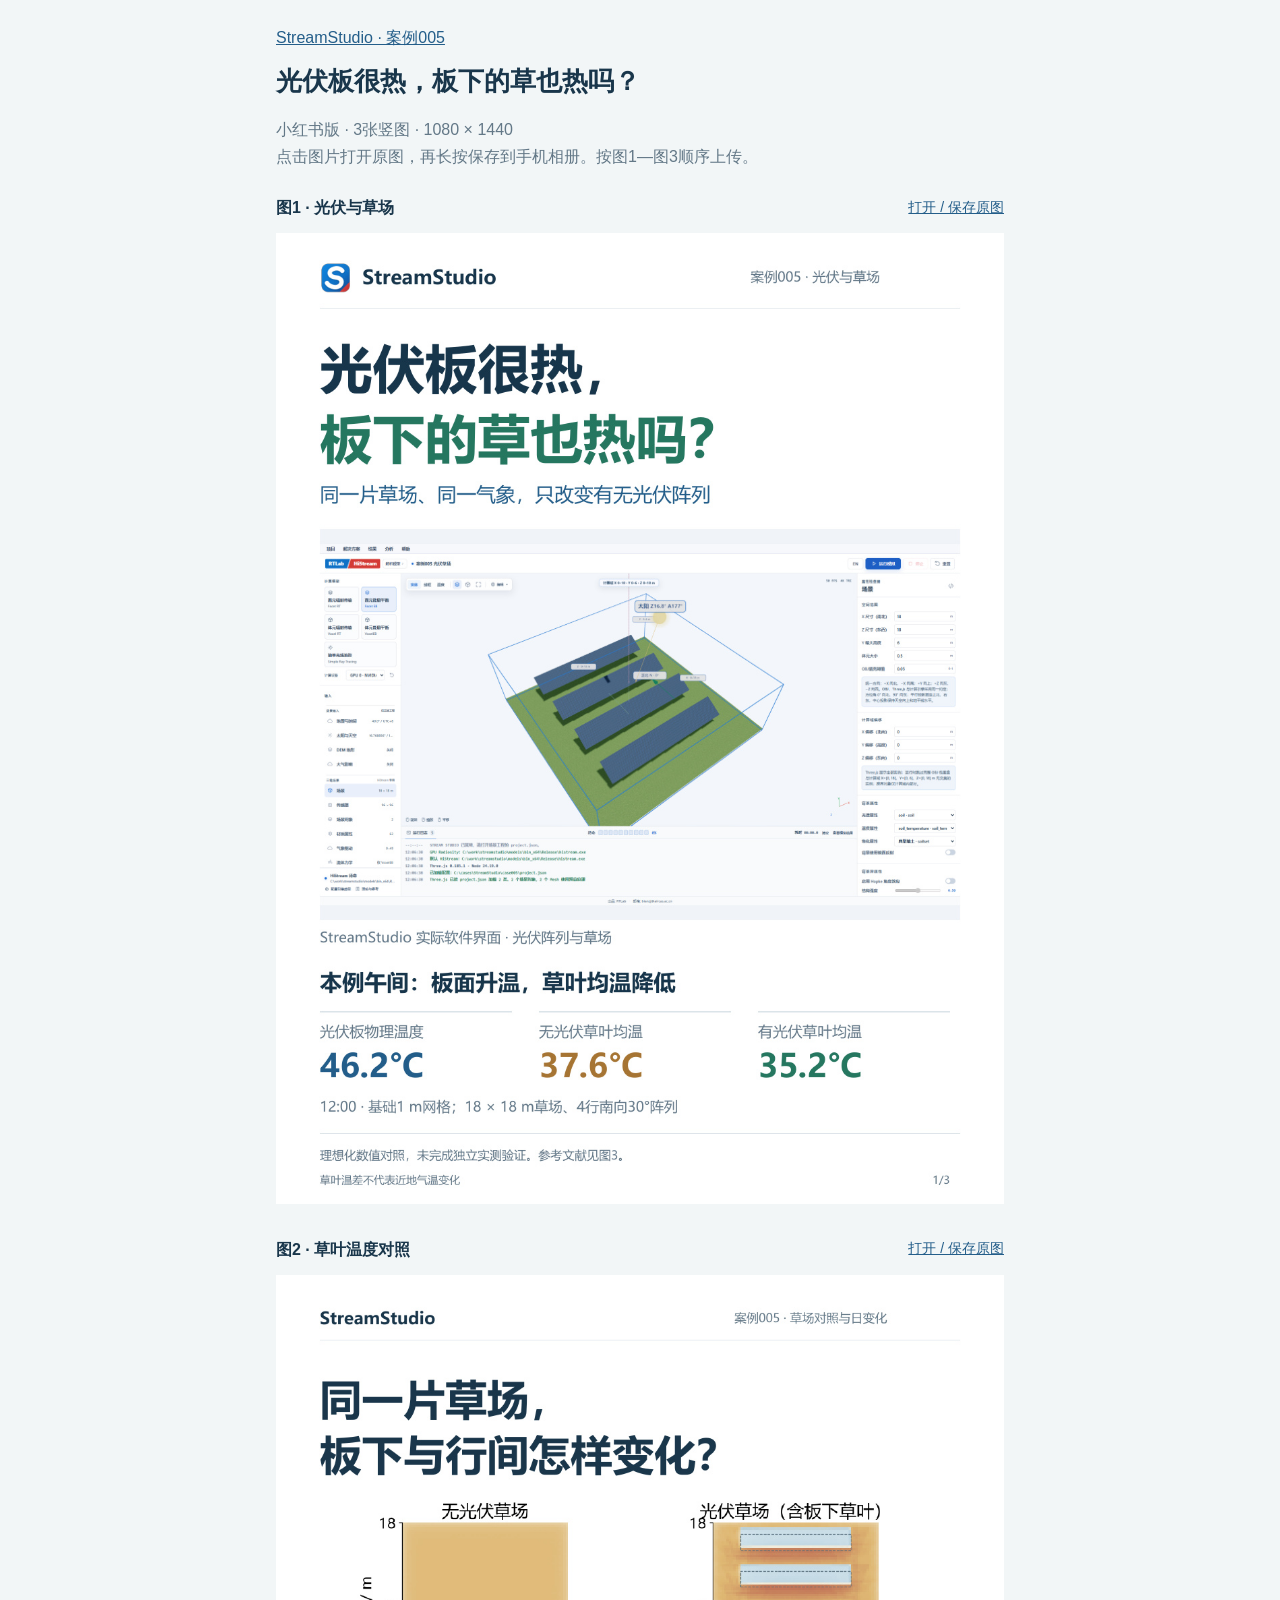
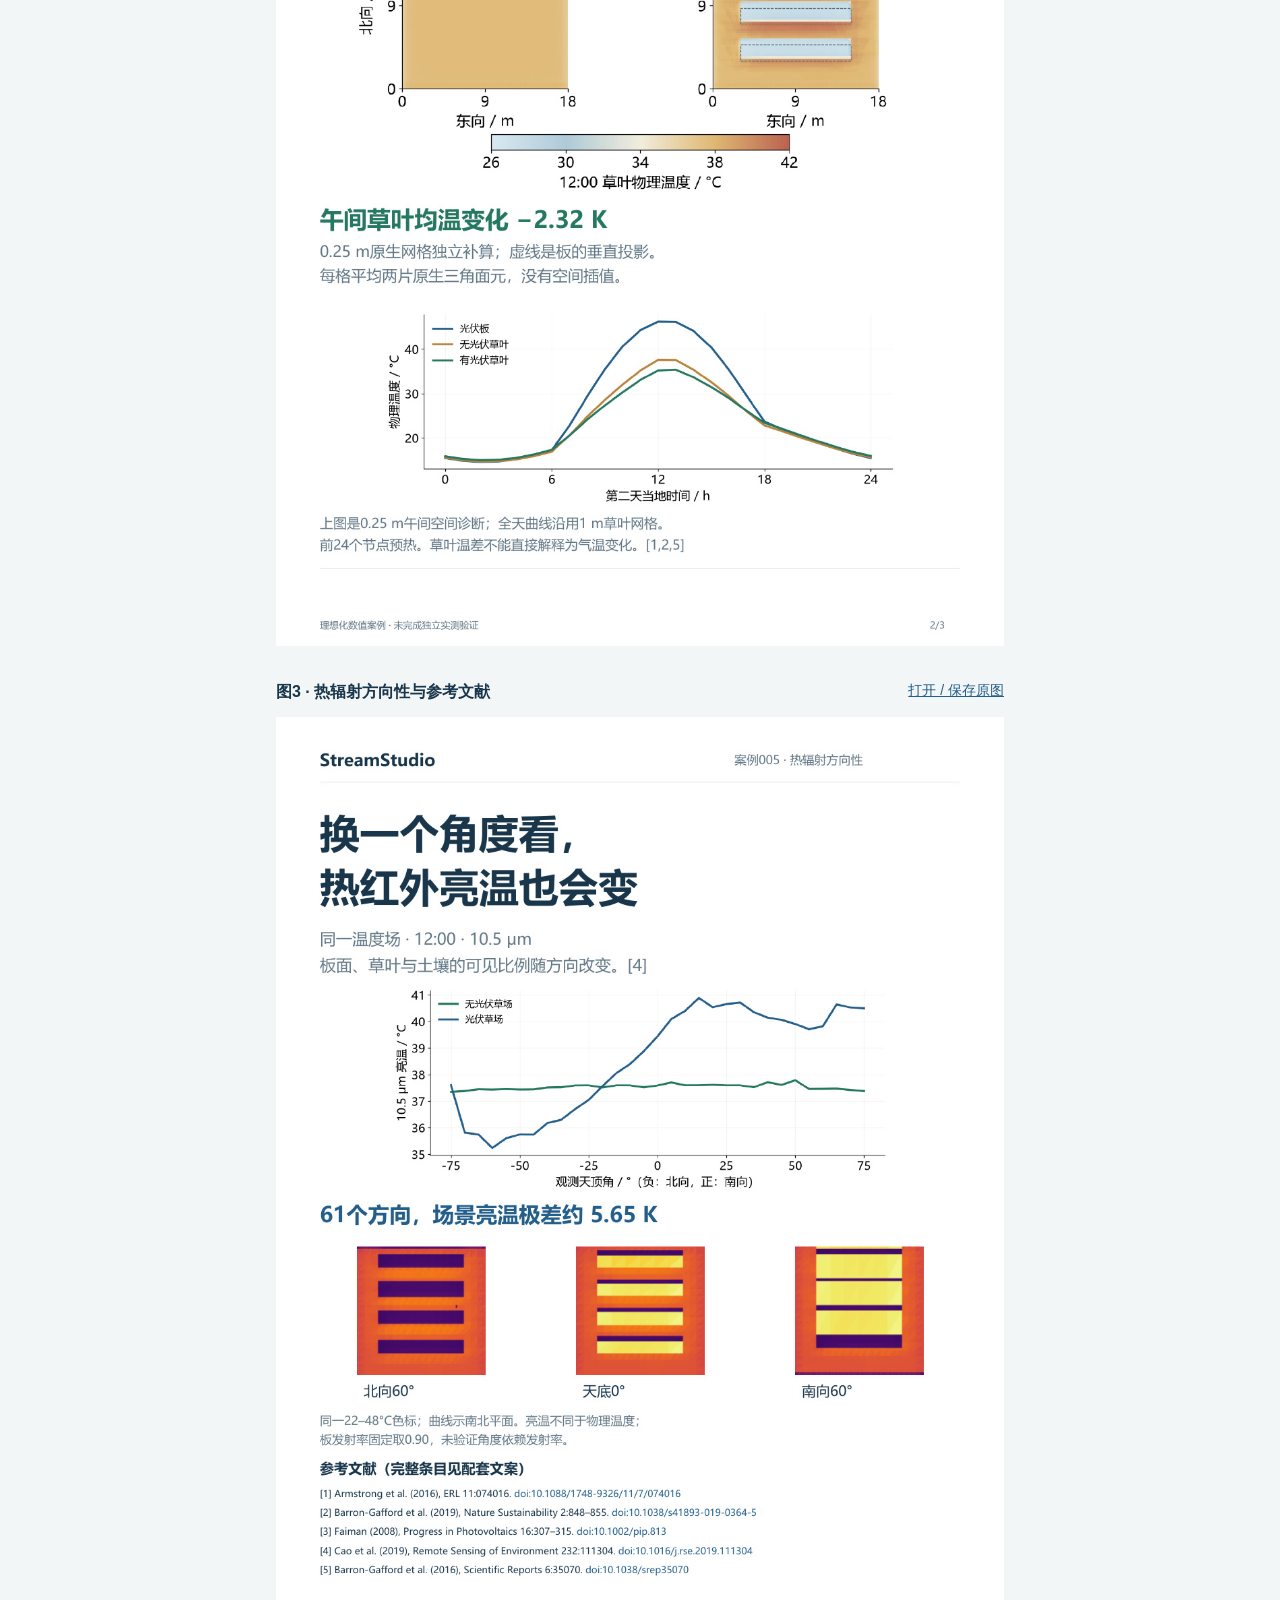
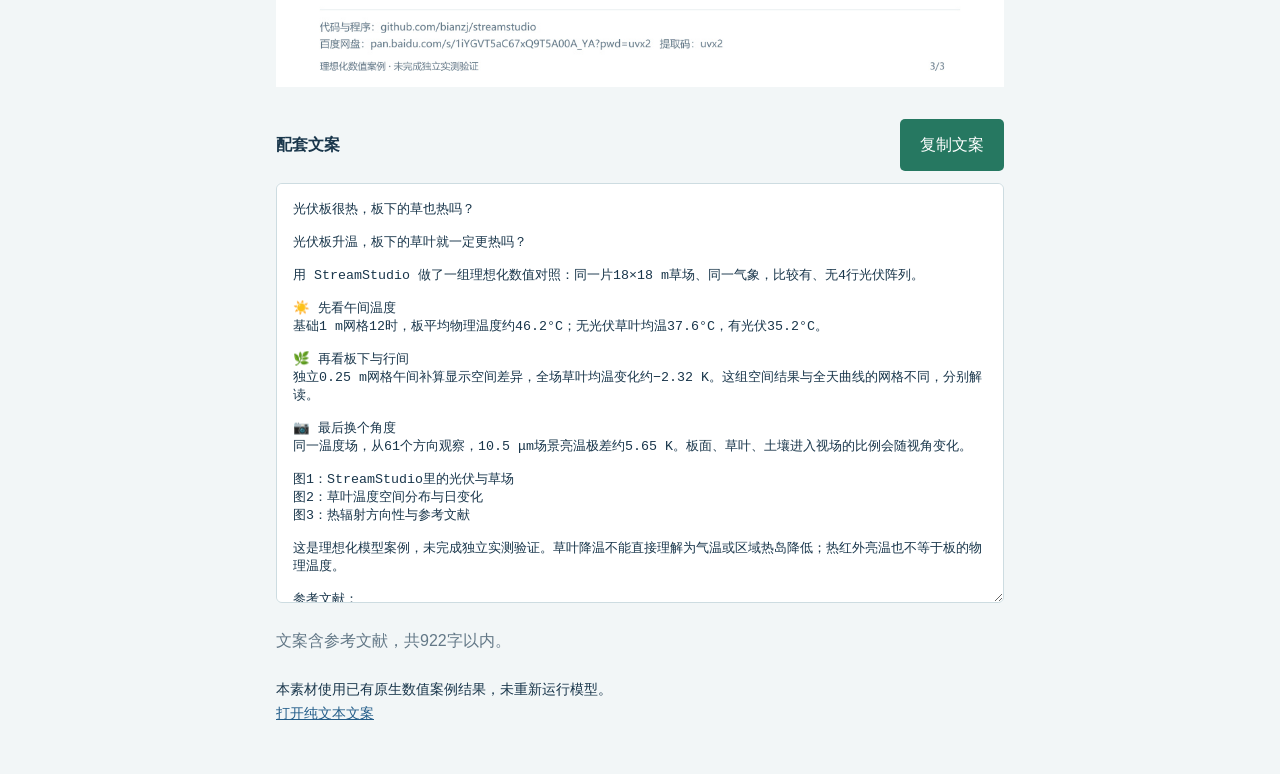
==== stream-case005-xhs.html @ 642b01c2 "Add phone-ready Xiaohongshu graphics for photovoltaic case 005" ====
<!doctype html>
<html lang="zh-CN"><head><meta charset="utf-8"><meta name="viewport" content="width=device-width,initial-scale=1"><title>光伏草场 · 小红书发布素材 | StreamStudio</title><meta name="description" content="案例005小红书版本：三张1080×1440原图及配套文案，手机可保存。"><style>
*{box-sizing:border-box}body{margin:0;background:#f2f6f7;color:#19364b;font:16px/1.7 "Microsoft YaHei","PingFang SC",sans-serif}main{max-width:760px;margin:auto;padding:24px 16px 48px}h1{font-size:26px;line-height:1.4;margin:12px 0}h2{font-size:16px;margin:0}p{color:#637887}a{color:#245e8a}section{margin:24px 0 32px}.card-top{display:flex;gap:12px;justify-content:space-between;align-items:center;margin-bottom:12px}.card-top a{font-size:14px;white-space:nowrap}img{display:block;width:100%;height:auto;background:white}textarea{width:100%;height:420px;border:1px solid #cddce1;background:white;color:#19364b;padding:16px;border-radius:6px;font:15px/1.8 inherit;resize:vertical}button{border:0;border-radius:5px;padding:12px 20px;color:white;background:#267861;font:inherit;cursor:pointer}.copy-row{display:flex;justify-content:space-between;align-items:center;gap:12px;margin:24px 0 12px}.copy-row span{font-size:14px;color:#637887}footer{font-size:14px;margin-top:24px}@media(max-width:390px){h1{font-size:23px}.card-top{align-items:flex-start}h2{max-width:58%}}
</style></head><body><main><a href="stream.html#photovoltaic-grassland">StreamStudio · 案例005</a><h1>光伏板很热，板下的草也热吗？</h1><p>小红书版 · 3张竖图 · 1080 × 1440<br>点击图片打开原图，再长按保存到手机相册。按图1—图3顺序上传。</p><section><div class="card-top"><h2>图1 · 光伏与草场</h2><a href="assets/social/case005-xiaohongshu/01.jpg" download="StreamStudio-005-01.jpg">打开 / 保存原图</a></div><a href="assets/social/case005-xiaohongshu/01.jpg"><img src="assets/social/case005-xiaohongshu/01.jpg" width="1080" height="1440" alt="光伏与草场"></a></section><section><div class="card-top"><h2>图2 · 草叶温度对照</h2><a href="assets/social/case005-xiaohongshu/02.jpg" download="StreamStudio-005-02.jpg">打开 / 保存原图</a></div><a href="assets/social/case005-xiaohongshu/02.jpg"><img src="assets/social/case005-xiaohongshu/02.jpg" width="1080" height="1440" alt="草叶温度对照"></a></section><section><div class="card-top"><h2>图3 · 热辐射方向性与参考文献</h2><a href="assets/social/case005-xiaohongshu/03.jpg" download="StreamStudio-005-03.jpg">打开 / 保存原图</a></div><a href="assets/social/case005-xiaohongshu/03.jpg"><img src="assets/social/case005-xiaohongshu/03.jpg" width="1080" height="1440" alt="热辐射方向性与参考文献"></a></section><div class="copy-row"><h2>配套文案</h2><button id="copy" type="button">复制文案</button></div><textarea id="caption" aria-label="小红书发布文案" readonly>光伏板很热，板下的草也热吗？

光伏板升温，板下的草叶就一定更热吗？

用 StreamStudio 做了一组理想化数值对照：同一片18×18 m草场、同一气象，比较有、无4行光伏阵列。

☀️ 先看午间温度
基础1 m网格12时，板平均物理温度约46.2°C；无光伏草叶均温37.6°C，有光伏35.2°C。

🌿 再看板下与行间
独立0.25 m网格午间补算显示空间差异，全场草叶均温变化约−2.32 K。这组空间结果与全天曲线的网格不同，分别解读。

📷 最后换个角度
同一温度场，从61个方向观察，10.5 μm场景亮温极差约5.65 K。板面、草叶、土壤进入视场的比例会随视角变化。

图1：StreamStudio里的光伏与草场
图2：草叶温度空间分布与日变化
图3：热辐射方向性与参考文献

这是理想化模型案例，未完成独立实测验证。草叶降温不能直接理解为气温或区域热岛降低；热红外亮温也不等于板的物理温度。

参考文献：
[1] Armstrong et al. (2016), Environmental Research Letters 11, 074016. DOI:10.1088/1748-9326/11/7/074016
[2] Barron-Gafford et al. (2019), Nature Sustainability 2, 848–855. DOI:10.1038/s41893-019-0364-5
[3] Faiman (2008), Progress in Photovoltaics 16, 307–315. DOI:10.1002/pip.813
[4] Cao et al. (2019), Remote Sensing of Environment 232, 111304. DOI:10.1016/j.rse.2019.111304
[5] Barron-Gafford et al. (2016), Scientific Reports 6, 35070. DOI:10.1038/srep35070

#光伏 #草地 #热红外遥感 #遥感 #StreamStudio #科研可视化
</textarea><p id="notice" role="status">文案含参考文献，共922字以内。</p><footer>本素材使用已有原生数值案例结果，未重新运行模型。<br><a href="assets/social/case005-xiaohongshu/caption.txt">打开纯文本文案</a></footer></main><script>
document.getElementById('copy').addEventListener('click',async()=>{const t=document.getElementById('caption');try{await navigator.clipboard.writeText(t.value);document.getElementById('notice').textContent='已复制，可粘贴到小红书。'}catch(e){t.focus();t.select();t.setSelectionRange(0,t.value.length);document.getElementById('notice').textContent='已选中文案，请长按复制。'}});
</script></body></html>
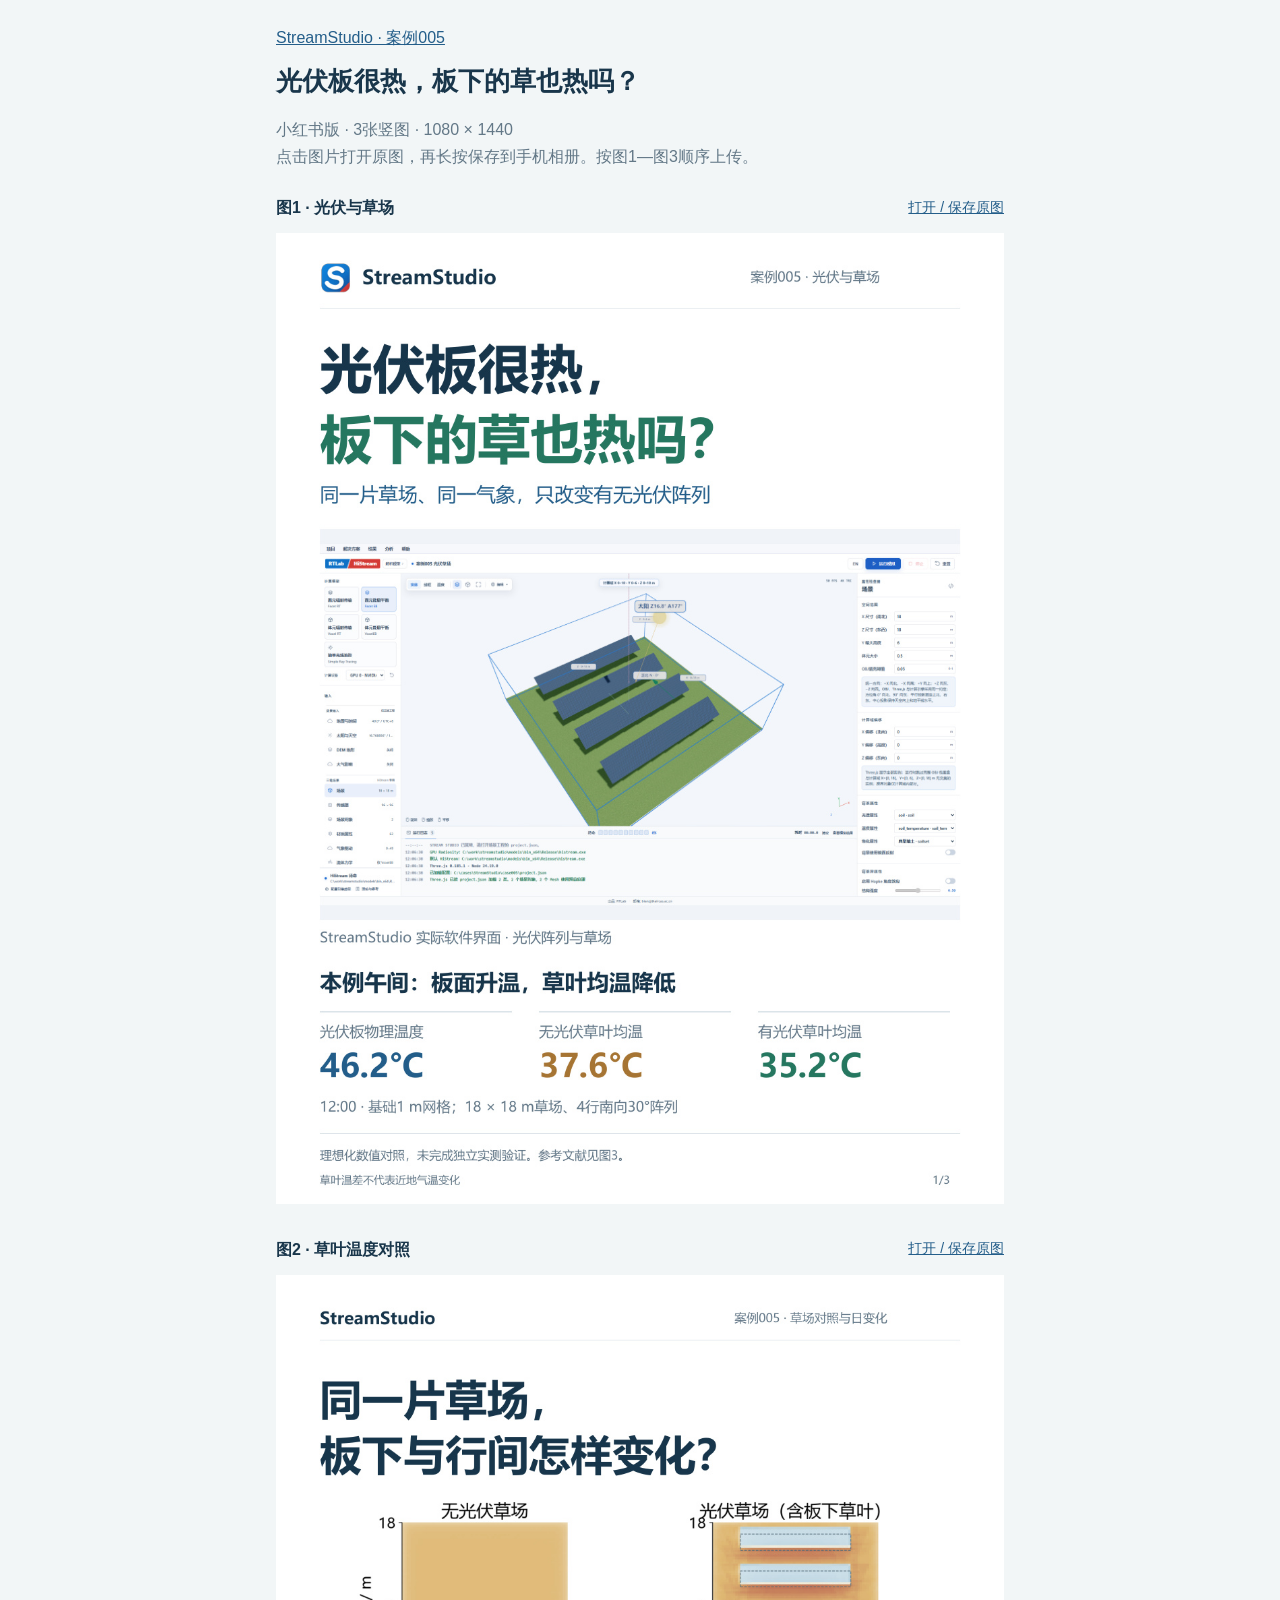
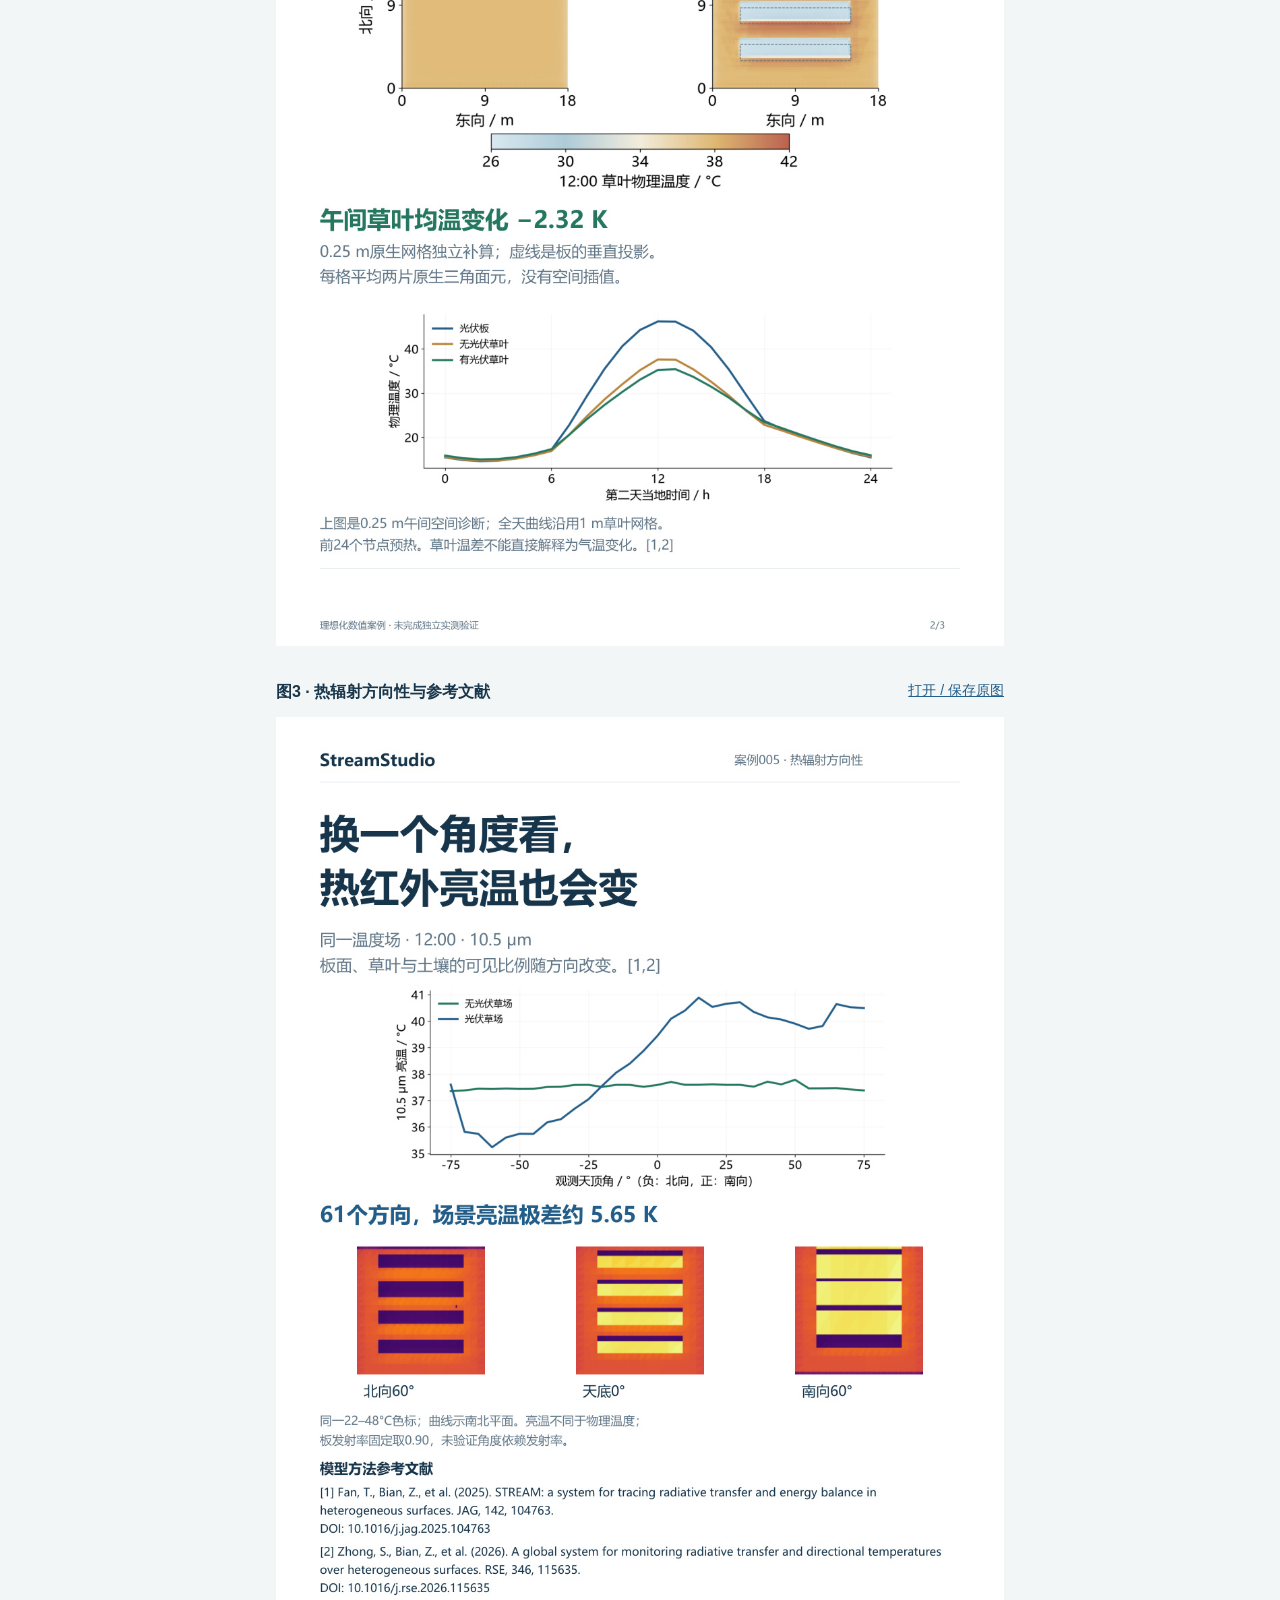
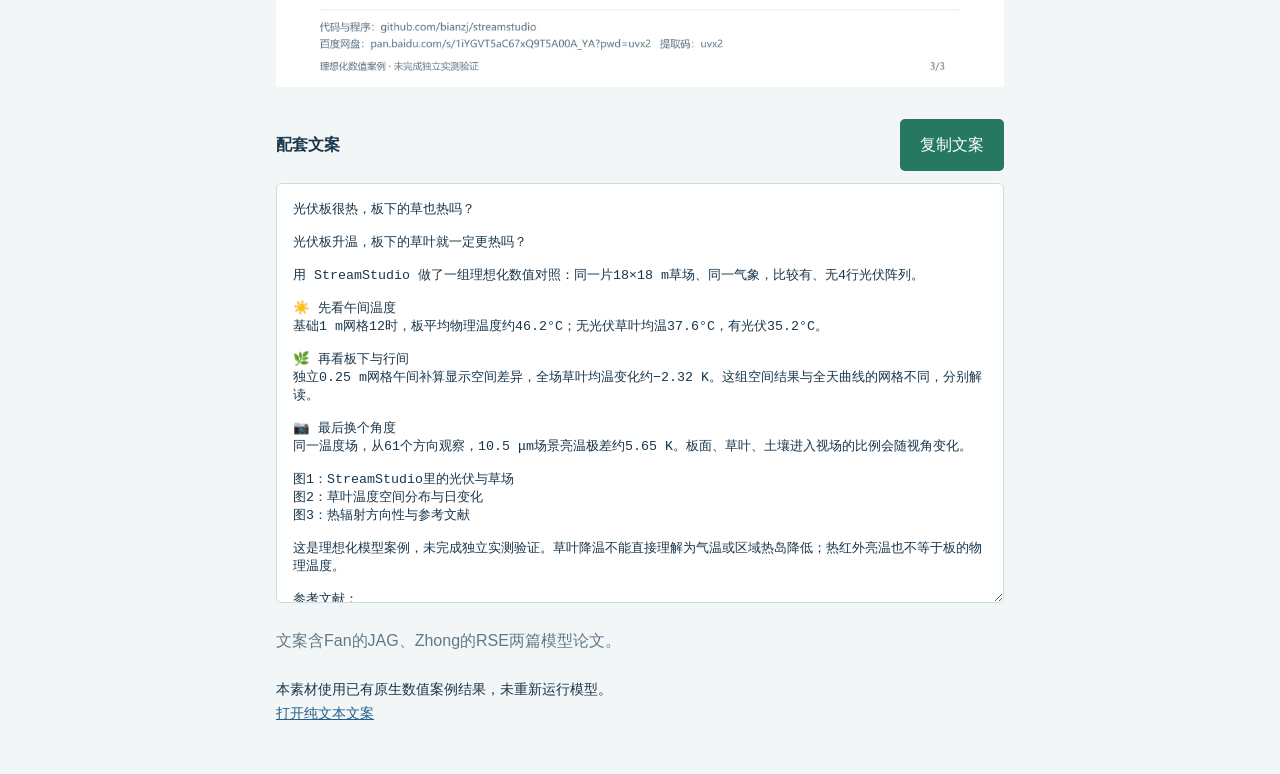
==== commit 5a85a452: "Use Fan JAG and Zhong RSE model references for photovoltaic social cards" ====
--- a/stream-case005-xhs.html
+++ b/stream-case005-xhs.html
@@ -1,7 +1,7 @@
 <!doctype html>
 <html lang="zh-CN"><head><meta charset="utf-8"><meta name="viewport" content="width=device-width,initial-scale=1"><title>光伏草场 · 小红书发布素材 | StreamStudio</title><meta name="description" content="案例005小红书版本：三张1080×1440原图及配套文案，手机可保存。"><style>
 *{box-sizing:border-box}body{margin:0;background:#f2f6f7;color:#19364b;font:16px/1.7 "Microsoft YaHei","PingFang SC",sans-serif}main{max-width:760px;margin:auto;padding:24px 16px 48px}h1{font-size:26px;line-height:1.4;margin:12px 0}h2{font-size:16px;margin:0}p{color:#637887}a{color:#245e8a}section{margin:24px 0 32px}.card-top{display:flex;gap:12px;justify-content:space-between;align-items:center;margin-bottom:12px}.card-top a{font-size:14px;white-space:nowrap}img{display:block;width:100%;height:auto;background:white}textarea{width:100%;height:420px;border:1px solid #cddce1;background:white;color:#19364b;padding:16px;border-radius:6px;font:15px/1.8 inherit;resize:vertical}button{border:0;border-radius:5px;padding:12px 20px;color:white;background:#267861;font:inherit;cursor:pointer}.copy-row{display:flex;justify-content:space-between;align-items:center;gap:12px;margin:24px 0 12px}.copy-row span{font-size:14px;color:#637887}footer{font-size:14px;margin-top:24px}@media(max-width:390px){h1{font-size:23px}.card-top{align-items:flex-start}h2{max-width:58%}}
-</style></head><body><main><a href="stream.html#photovoltaic-grassland">StreamStudio · 案例005</a><h1>光伏板很热，板下的草也热吗？</h1><p>小红书版 · 3张竖图 · 1080 × 1440<br>点击图片打开原图，再长按保存到手机相册。按图1—图3顺序上传。</p><section><div class="card-top"><h2>图1 · 光伏与草场</h2><a href="assets/social/case005-xiaohongshu/01.jpg" download="StreamStudio-005-01.jpg">打开 / 保存原图</a></div><a href="assets/social/case005-xiaohongshu/01.jpg"><img src="assets/social/case005-xiaohongshu/01.jpg" width="1080" height="1440" alt="光伏与草场"></a></section><section><div class="card-top"><h2>图2 · 草叶温度对照</h2><a href="assets/social/case005-xiaohongshu/02.jpg" download="StreamStudio-005-02.jpg">打开 / 保存原图</a></div><a href="assets/social/case005-xiaohongshu/02.jpg"><img src="assets/social/case005-xiaohongshu/02.jpg" width="1080" height="1440" alt="草叶温度对照"></a></section><section><div class="card-top"><h2>图3 · 热辐射方向性与参考文献</h2><a href="assets/social/case005-xiaohongshu/03.jpg" download="StreamStudio-005-03.jpg">打开 / 保存原图</a></div><a href="assets/social/case005-xiaohongshu/03.jpg"><img src="assets/social/case005-xiaohongshu/03.jpg" width="1080" height="1440" alt="热辐射方向性与参考文献"></a></section><div class="copy-row"><h2>配套文案</h2><button id="copy" type="button">复制文案</button></div><textarea id="caption" aria-label="小红书发布文案" readonly>光伏板很热，板下的草也热吗？
+</style></head><body><main><a href="stream.html#photovoltaic-grassland">StreamStudio · 案例005</a><h1>光伏板很热，板下的草也热吗？</h1><p>小红书版 · 3张竖图 · 1080 × 1440<br>点击图片打开原图，再长按保存到手机相册。按图1—图3顺序上传。</p><section><div class="card-top"><h2>图1 · 光伏与草场</h2><a href="assets/social/case005-xiaohongshu/01.jpg" download="StreamStudio-005-01.jpg">打开 / 保存原图</a></div><a href="assets/social/case005-xiaohongshu/01.jpg"><img src="assets/social/case005-xiaohongshu/01.jpg" width="1080" height="1440" alt="光伏与草场"></a></section><section><div class="card-top"><h2>图2 · 草叶温度对照</h2><a href="assets/social/case005-xiaohongshu/02.jpg?v=fan-zhong" download="StreamStudio-005-02.jpg?v=fan-zhong">打开 / 保存原图</a></div><a href="assets/social/case005-xiaohongshu/02.jpg?v=fan-zhong"><img src="assets/social/case005-xiaohongshu/02.jpg?v=fan-zhong" width="1080" height="1440" alt="草叶温度对照"></a></section><section><div class="card-top"><h2>图3 · 热辐射方向性与参考文献</h2><a href="assets/social/case005-xiaohongshu/03.jpg?v=fan-zhong" download="StreamStudio-005-03.jpg?v=fan-zhong">打开 / 保存原图</a></div><a href="assets/social/case005-xiaohongshu/03.jpg?v=fan-zhong"><img src="assets/social/case005-xiaohongshu/03.jpg?v=fan-zhong" width="1080" height="1440" alt="热辐射方向性与参考文献"></a></section><div class="copy-row"><h2>配套文案</h2><button id="copy" type="button">复制文案</button></div><textarea id="caption" aria-label="小红书发布文案" readonly>光伏板很热，板下的草也热吗？
 
 光伏板升温，板下的草叶就一定更热吗？
 
@@ -23,13 +23,12 @@
 这是理想化模型案例，未完成独立实测验证。草叶降温不能直接理解为气温或区域热岛降低；热红外亮温也不等于板的物理温度。
 
 参考文献：
-[1] Armstrong et al. (2016), Environmental Research Letters 11, 074016. DOI:10.1088/1748-9326/11/7/074016
-[2] Barron-Gafford et al. (2019), Nature Sustainability 2, 848–855. DOI:10.1038/s41893-019-0364-5
-[3] Faiman (2008), Progress in Photovoltaics 16, 307–315. DOI:10.1002/pip.813
-[4] Cao et al. (2019), Remote Sensing of Environment 232, 111304. DOI:10.1016/j.rse.2019.111304
-[5] Barron-Gafford et al. (2016), Scientific Reports 6, 35070. DOI:10.1038/srep35070
+[1] Fan, T., Bian, Z., et al. (2025). STREAM: a system for tracing radiative transfer and energy balance in heterogeneous surfaces. International Journal of Applied Earth Observation and Geoinformation, 142, 104763. DOI:10.1016/j.jag.2025.104763
+[2] Zhong, S., Bian, Z., et al. (2026). A global system for monitoring radiative transfer and directional temperatures over heterogeneous surfaces. Remote Sensing of Environment, 346, 115635. DOI:10.1016/j.rse.2026.115635
+
+以上文献介绍模型体系，不代表本光伏案例已完成独立实测验证。
 
 #光伏 #草地 #热红外遥感 #遥感 #StreamStudio #科研可视化
-</textarea><p id="notice" role="status">文案含参考文献，共922字以内。</p><footer>本素材使用已有原生数值案例结果，未重新运行模型。<br><a href="assets/social/case005-xiaohongshu/caption.txt">打开纯文本文案</a></footer></main><script>
+</textarea><p id="notice" role="status">文案含Fan的JAG、Zhong的RSE两篇模型论文。</p><footer>本素材使用已有原生数值案例结果，未重新运行模型。<br><a href="assets/social/case005-xiaohongshu/caption.txt">打开纯文本文案</a></footer></main><script>
 document.getElementById('copy').addEventListener('click',async()=>{const t=document.getElementById('caption');try{await navigator.clipboard.writeText(t.value);document.getElementById('notice').textContent='已复制，可粘贴到小红书。'}catch(e){t.focus();t.select();t.setSelectionRange(0,t.value.length);document.getElementById('notice').textContent='已选中文案，请长按复制。'}});
 </script></body></html>
